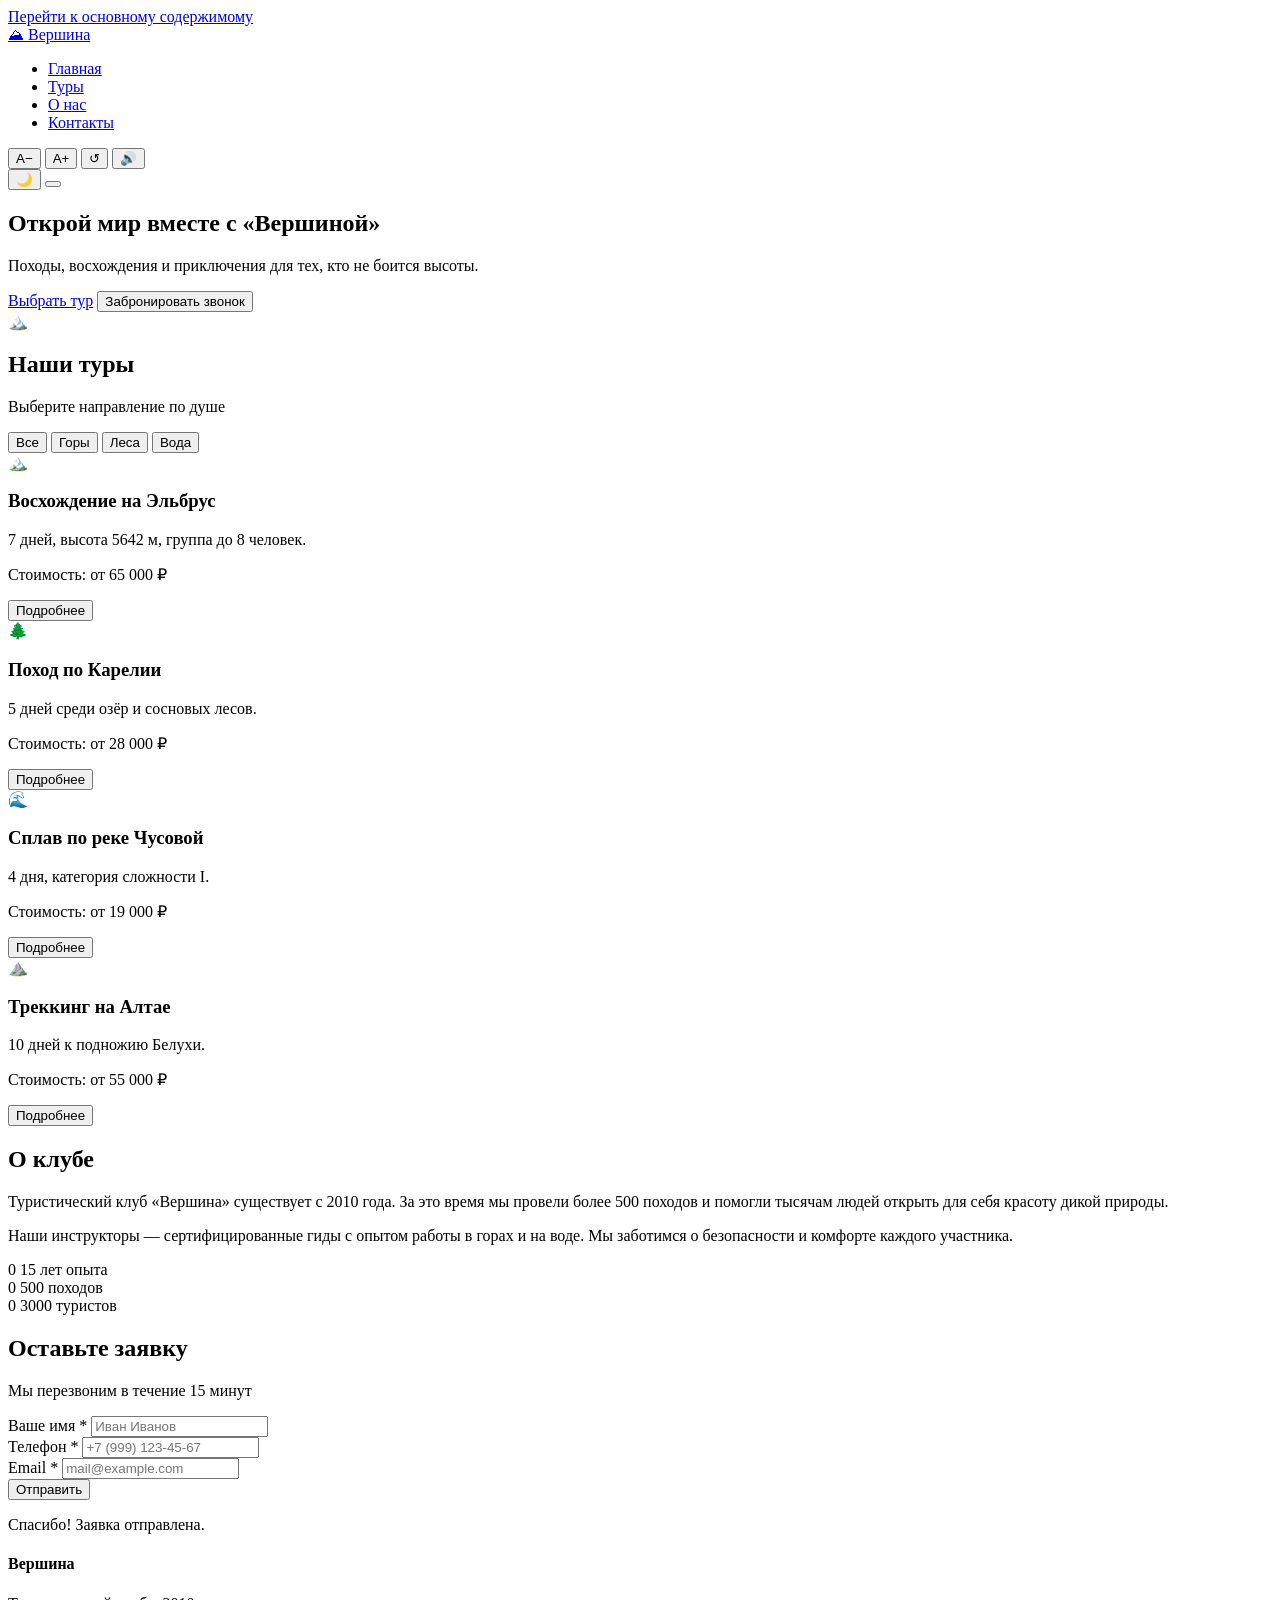
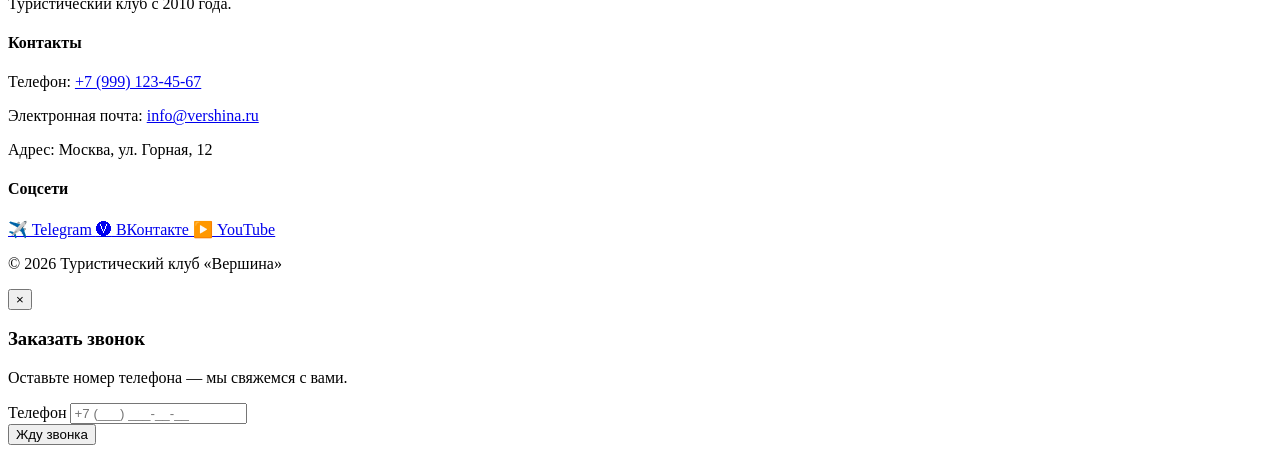
==== index.html @ 364c2fd5 "Add files via upload" ====
<!DOCTYPE html>
<html lang="ru">
<head>
    <meta charset="UTF-8">
    <meta name="viewport" content="width=device-width, initial-scale=1.0">
    <meta name="description" content="Туристический клуб «Вершина» — походы, восхождения и приключения с 2010 года.">
    <title>Туристический клуб «Вершина»</title>
    <link rel="stylesheet" href="C:\Учеба\сайт\Туристический клуб\style\style.css">
</head>
<body>
    <a href="#main" class="skip-link">Перейти к основному содержимому</a>

    <div id="srAnnouncer" class="visually-hidden" role="status" aria-live="polite" aria-atomic="true"></div>

    <!-- ШАПКА -->
    <header class="header" role="banner">
        <div class="container header__inner">
            <a href="#hero" class="logo" aria-label="Туристический клуб Вершина — на главную">
                <span class="logo__icon" aria-hidden="true">⛰</span>
                <span class="logo__text">Вершина</span>
            </a>

            <nav class="nav" id="nav" aria-label="Основная навигация">
                <ul class="nav__list">
                    <li><a href="#hero" class="nav__link">Главная</a></li>
                    <li><a href="#services" class="nav__link">Туры</a></li>
                    <li><a href="#about" class="nav__link">О нас</a></li>
                    <li><a href="#contact" class="nav__link">Контакты</a></li>
                </ul>
            </nav>

            <div class="header__actions">
                <div class="a11y-panel" role="group" aria-label="Настройки доступности">
                    <button class="a11y-btn" id="fontDecrease" type="button" aria-label="Уменьшить размер текста">
                        <span aria-hidden="true">A−</span>
                    </button>
                    <button class="a11y-btn" id="fontIncrease" type="button" aria-label="Увеличить размер текста">
                        <span aria-hidden="true">A+</span>
                    </button>
                    <button class="a11y-btn" id="fontReset" type="button" aria-label="Сбросить размер текста до стандартного">
                        <span aria-hidden="true">↺</span>
                    </button>
                    <button class="a11y-btn a11y-btn--speak" id="speakBtn" type="button" aria-label="Озвучить текст страницы" aria-pressed="false">
                        <span aria-hidden="true">🔊</span>
                    </button>
                </div>

                <button class="theme-btn" id="themeToggle" type="button" aria-label="Переключить на тёмную тему" aria-pressed="false">
                    <span aria-hidden="true">🌙</span>
                </button>
                <button class="burger" id="burger" type="button" aria-label="Открыть меню" aria-expanded="false" aria-controls="nav">
                    <span aria-hidden="true"></span>
                    <span aria-hidden="true"></span>
                    <span aria-hidden="true"></span>
                </button>
            </div>
        </div>
    </header>

    <!-- ОСНОВНОЙ КОНТЕНТ -->
    <main id="main" role="main">
        <section class="hero" id="hero" aria-labelledby="hero-title">
            <div class="container hero__inner">
                <div class="hero__content">
                    <h1 class="hero__title" id="hero-title">Открой мир вместе с «Вершиной»</h1>
                    <p class="hero__subtitle">Походы, восхождения и приключения для тех, кто не боится высоты.</p>
                    <a href="#services" class="btn btn--primary">Выбрать тур</a>
                    <button class="btn btn--outline" id="openModal" type="button" aria-haspopup="dialog" aria-controls="modal">
                        Забронировать звонок
                    </button>
                </div>
                <div class="hero__image" aria-hidden="true">
                    <div class="hero__circle">🏔️</div>
                </div>
            </div>
        </section>

        <section class="services section" id="services" aria-labelledby="services-title">
            <div class="container">
                <h2 class="section__title" id="services-title">Наши туры</h2>
                <p class="section__subtitle">Выберите направление по душе</p>

                <div class="filter" role="group" aria-label="Фильтр туров по категории">
                    <button class="filter__btn active" data-filter="all" type="button" aria-pressed="true">Все</button>
                    <button class="filter__btn" data-filter="mountain" type="button" aria-pressed="false">Горы</button>
                    <button class="filter__btn" data-filter="forest" type="button" aria-pressed="false">Леса</button>
                    <button class="filter__btn" data-filter="water" type="button" aria-pressed="false">Вода</button>
                </div>

                <div class="cards" id="cards" role="list" aria-label="Список туров">
                    <article class="card" data-category="mountain" role="listitem" aria-labelledby="tour-1">
                        <div class="card__img" aria-hidden="true">🏔️</div>
                        <h3 class="card__title" id="tour-1">Восхождение на Эльбрус</h3>
                        <p class="card__desc">7 дней, высота 5642 м, группа до 8 человек.</p>
                        <p class="card__price"><span class="visually-hidden">Стоимость:</span> от 65 000 ₽</p>
                        <button class="btn btn--primary card__btn" type="button" aria-label="Подробнее о туре «Восхождение на Эльбрус»">Подробнее</button>
                    </article>

                    <article class="card" data-category="forest" role="listitem" aria-labelledby="tour-2">
                        <div class="card__img" aria-hidden="true">🌲</div>
                        <h3 class="card__title" id="tour-2">Поход по Карелии</h3>
                        <p class="card__desc">5 дней среди озёр и сосновых лесов.</p>
                        <p class="card__price"><span class="visually-hidden">Стоимость:</span> от 28 000 ₽</p>
                        <button class="btn btn--primary card__btn" type="button" aria-label="Подробнее о туре «Поход по Карелии»">Подробнее</button>
                    </article>

                    <article class="card" data-category="water" role="listitem" aria-labelledby="tour-3">
                        <div class="card__img" aria-hidden="true">🌊</div>
                        <h3 class="card__title" id="tour-3">Сплав по реке Чусовой</h3>
                        <p class="card__desc">4 дня, категория сложности I.</p>
                        <p class="card__price"><span class="visually-hidden">Стоимость:</span> от 19 000 ₽</p>
                        <button class="btn btn--primary card__btn" type="button" aria-label="Подробнее о туре «Сплав по реке Чусовой»">Подробнее</button>
                    </article>

                    <article class="card" data-category="mountain" role="listitem" aria-labelledby="tour-4">
                        <div class="card__img" aria-hidden="true">⛰️</div>
                        <h3 class="card__title" id="tour-4">Треккинг на Алтае</h3>
                        <p class="card__desc">10 дней к подножию Белухи.</p>
                        <p class="card__price"><span class="visually-hidden">Стоимость:</span> от 55 000 ₽</p>
                        <button class="btn btn--primary card__btn" type="button" aria-label="Подробнее о туре «Треккинг на Алтае»">Подробнее</button>
                    </article>
                </div>
            </div>
        </section>

        <section class="about section" id="about" aria-labelledby="about-title">
            <div class="container about__inner">
                <div class="about__text">
                    <h2 class="section__title" id="about-title">О клубе</h2>
                    <p>Туристический клуб «Вершина» существует с 2010 года. За это время мы провели более 500 походов и помогли тысячам людей открыть для себя красоту дикой природы.</p>
                    <p>Наши инструкторы — сертифицированные гиды с опытом работы в горах и на воде. Мы заботимся о безопасности и комфорте каждого участника.</p>
                </div>

                <div class="about__stats" role="group" aria-label="Статистика клуба">
                    <div class="stat">
                        <span class="stat__num" data-count="15" aria-hidden="true">0</span>
                        <span class="visually-hidden">15</span>
                        <span class="stat__label">лет опыта</span>
                    </div>
                    <div class="stat">
                        <span class="stat__num" data-count="500" aria-hidden="true">0</span>
                        <span class="visually-hidden">500</span>
                        <span class="stat__label">походов</span>
                    </div>
                    <div class="stat">
                        <span class="stat__num" data-count="3000" aria-hidden="true">0</span>
                        <span class="visually-hidden">3000</span>
                        <span class="stat__label">туристов</span>
                    </div>
                </div>
            </div>
        </section>

        <section class="contact section" id="contact" aria-labelledby="contact-title">
            <div class="container">
                <h2 class="section__title" id="contact-title">Оставьте заявку</h2>
                <p class="section__subtitle" id="contact-desc">Мы перезвоним в течение 15 минут</p>

                
                <form class="form"
                      id="contactForm"
                      action="https://formsubmit.co/shuppe123@inbox.ru"
                      method="POST"
                      novalidate
                      aria-describedby="contact-desc"
                      aria-labelledby="contact-title">
                    <input type="hidden" name="_subject" value="Новая заявка с сайта «Вершина»">
                    <input type="hidden" name="_captcha" value="false">
                    <input type="hidden" name="_template" value="table">

                    <div class="form__group">
                        <label for="name">Ваше имя <span aria-hidden="true">*</span></label>
                        <input type="text" id="name" name="name" placeholder="Иван Иванов" autocomplete="name" required aria-required="true" aria-describedby="name-error">
                        <span class="form__error" id="name-error" role="alert" aria-live="assertive"></span>
                    </div>
                    <div class="form__group">
                        <label for="phone">Телефон <span aria-hidden="true">*</span></label>
                        <input type="tel" id="phone" name="phone" placeholder="+7 (999) 123-45-67" autocomplete="tel" required aria-required="true" aria-describedby="phone-error">
                        <span class="form__error" id="phone-error" role="alert" aria-live="assertive"></span>
                    </div>
                    <div class="form__group">
                        <label for="email">Email <span aria-hidden="true">*</span></label>
                        <input type="email" id="email" name="email" placeholder="mail@example.com" autocomplete="email" required aria-required="true" aria-describedby="email-error">
                        <span class="form__error" id="email-error" role="alert" aria-live="assertive"></span>
                    </div>
                    <button type="submit" class="btn btn--primary btn--wide">Отправить</button>
                    <p class="form__success" id="formSuccess" role="status" aria-live="polite">Спасибо! Заявка отправлена.</p>
                </form>
            </div>
        </section>
    </main>

    
    <footer class="footer" role="contentinfo">
        <div class="container footer__inner">
            <div class="footer__col">
                <h4>Вершина</h4>
                <p>Туристический клуб с 2010 года.</p>
            </div>
            <div class="footer__col" aria-labelledby="footer-contacts">
                <h4 id="footer-contacts">Контакты</h4>
                <p><span class="visually-hidden">Телефон: </span><a href="tel:+79991234567" class="footer__link">+7 (999) 123-45-67</a></p>
                <p><span class="visually-hidden">Электронная почта: </span><a href="mailto:info@vershina.ru" class="footer__link">info@vershina.ru</a></p>
                <p><span class="visually-hidden">Адрес: </span>Москва, ул. Горная, 12</p>
            </div>
            <div class="footer__col">
                <h4>Соцсети</h4>
                
                <a href="https://t.me/@homipc03" target="_blank" rel="noopener noreferrer" class="footer__link footer__link--telegram" aria-label="Написать нам в Telegram (откроется в новой вкладке)">
                    <span class="footer__icon" aria-hidden="true">✈️</span> Telegram
                </a>
                <a href="https://vk.ru/id674209399" target="_blank" rel="noopener noreferrer" class="footer__link footer__link--vk" aria-label="Наша страница ВКонтакте (откроется в новой вкладке)">
                    <span class="footer__icon" aria-hidden="true">🅥</span> ВКонтакте
                </a>
                <a href="https://youtube.com/" target="_blank" rel="noopener noreferrer" class="footer__link" aria-label="Наш канал на YouTube (откроется в новой вкладке)">
                    <span class="footer__icon" aria-hidden="true">▶️</span> YouTube
                </a>
            </div>
        </div>
        <p class="footer__copy">© 2026 Туристический клуб «Вершина»</p>
    </footer>


    <div class="modal" id="modal" role="dialog" aria-modal="true" aria-labelledby="modal-title" aria-describedby="modal-desc" aria-hidden="true">
        <div class="modal__overlay" data-close></div>
        <div class="modal__content">
            <button class="modal__close" type="button" data-close aria-label="Закрыть диалоговое окно">×</button>
            <h3 id="modal-title">Заказать звонок</h3>
            <p id="modal-desc">Оставьте номер телефона — мы свяжемся с вами.</p>
            <form id="modalForm" class="form" novalidate>
                <div class="form__group">
                    <label for="modalPhone" class="visually-hidden">Телефон</label>
                    <input type="tel" id="modalPhone" placeholder="+7 (___) ___-__-__" autocomplete="tel" required aria-required="true" aria-describedby="modalPhone-error">
                    <span class="form__error" id="modalPhone-error" role="alert" aria-live="assertive"></span>
                </div>
                <button type="submit" class="btn btn--primary btn--wide">Жду звонка</button>
            </form>
        </div>
    </div>

    <script src="C:\Учеба\сайт\Туристический клуб\script\script.js"></script>
</body>
</html>
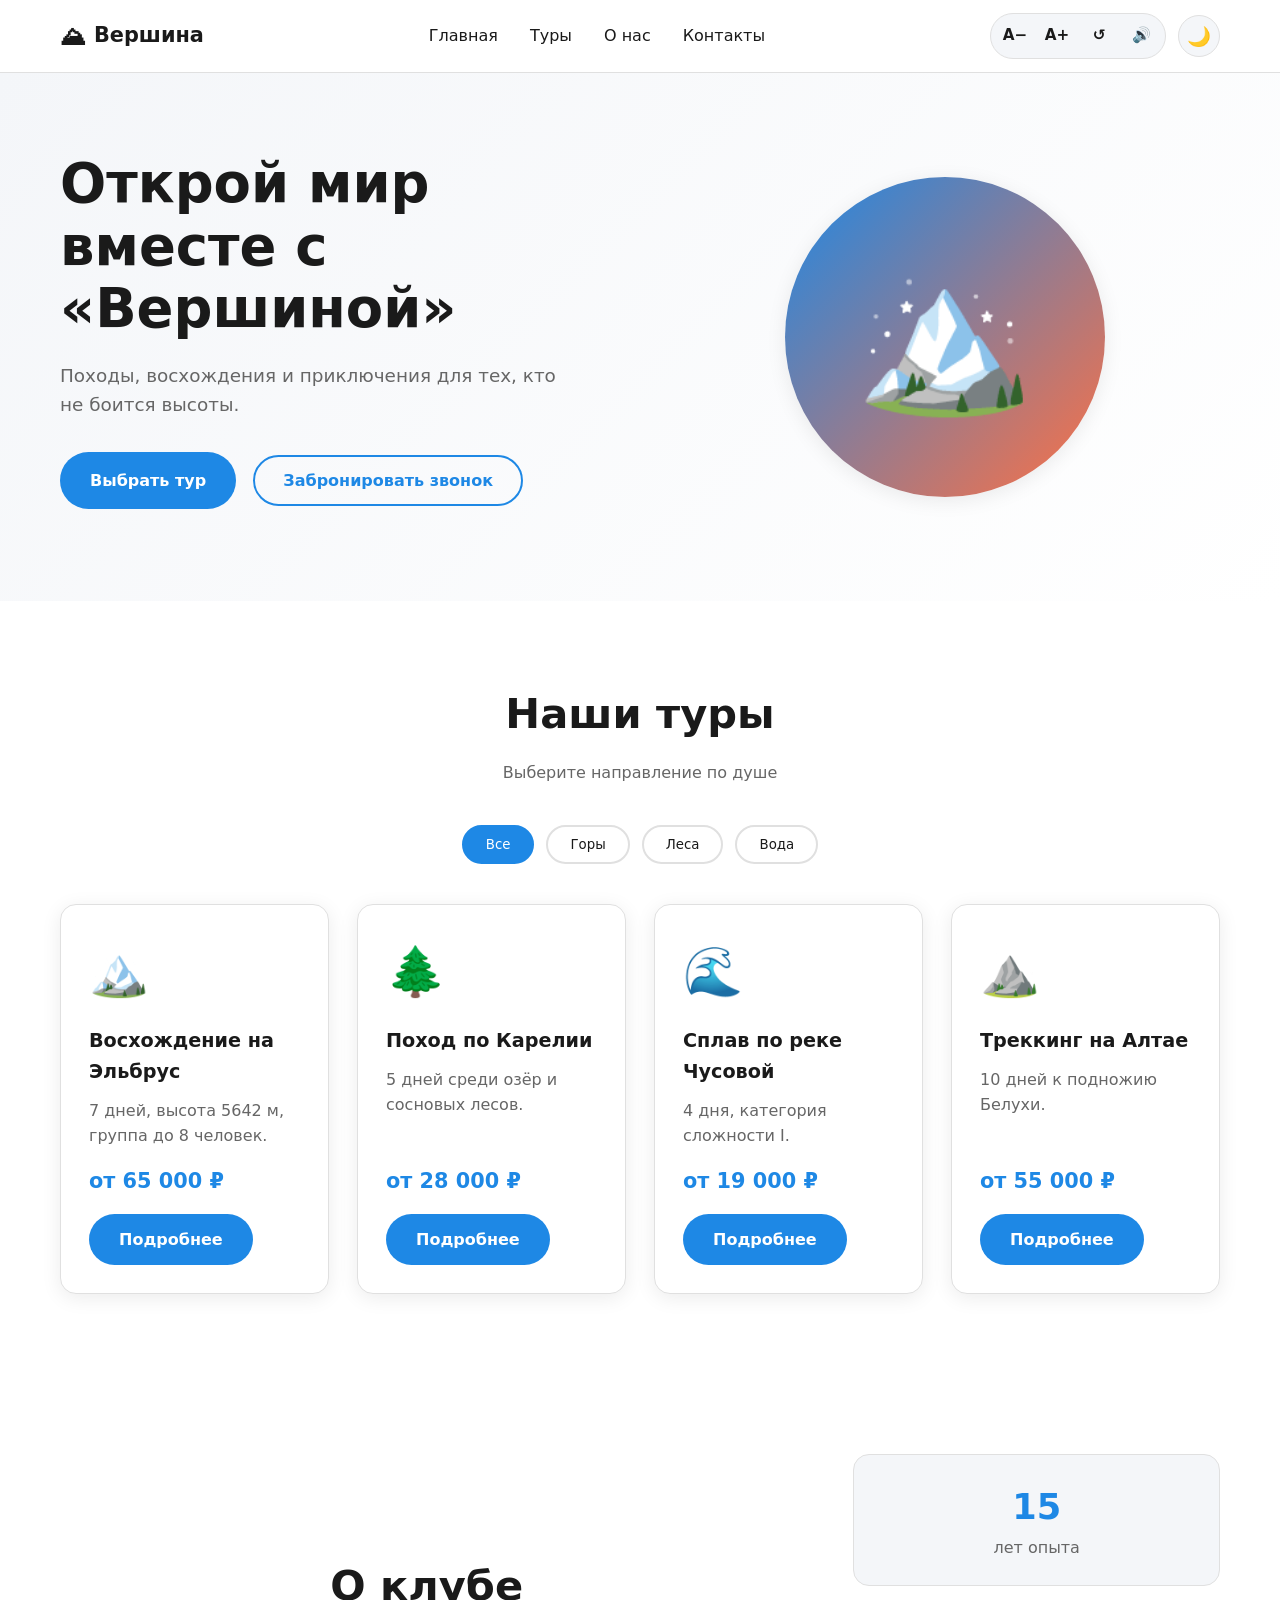
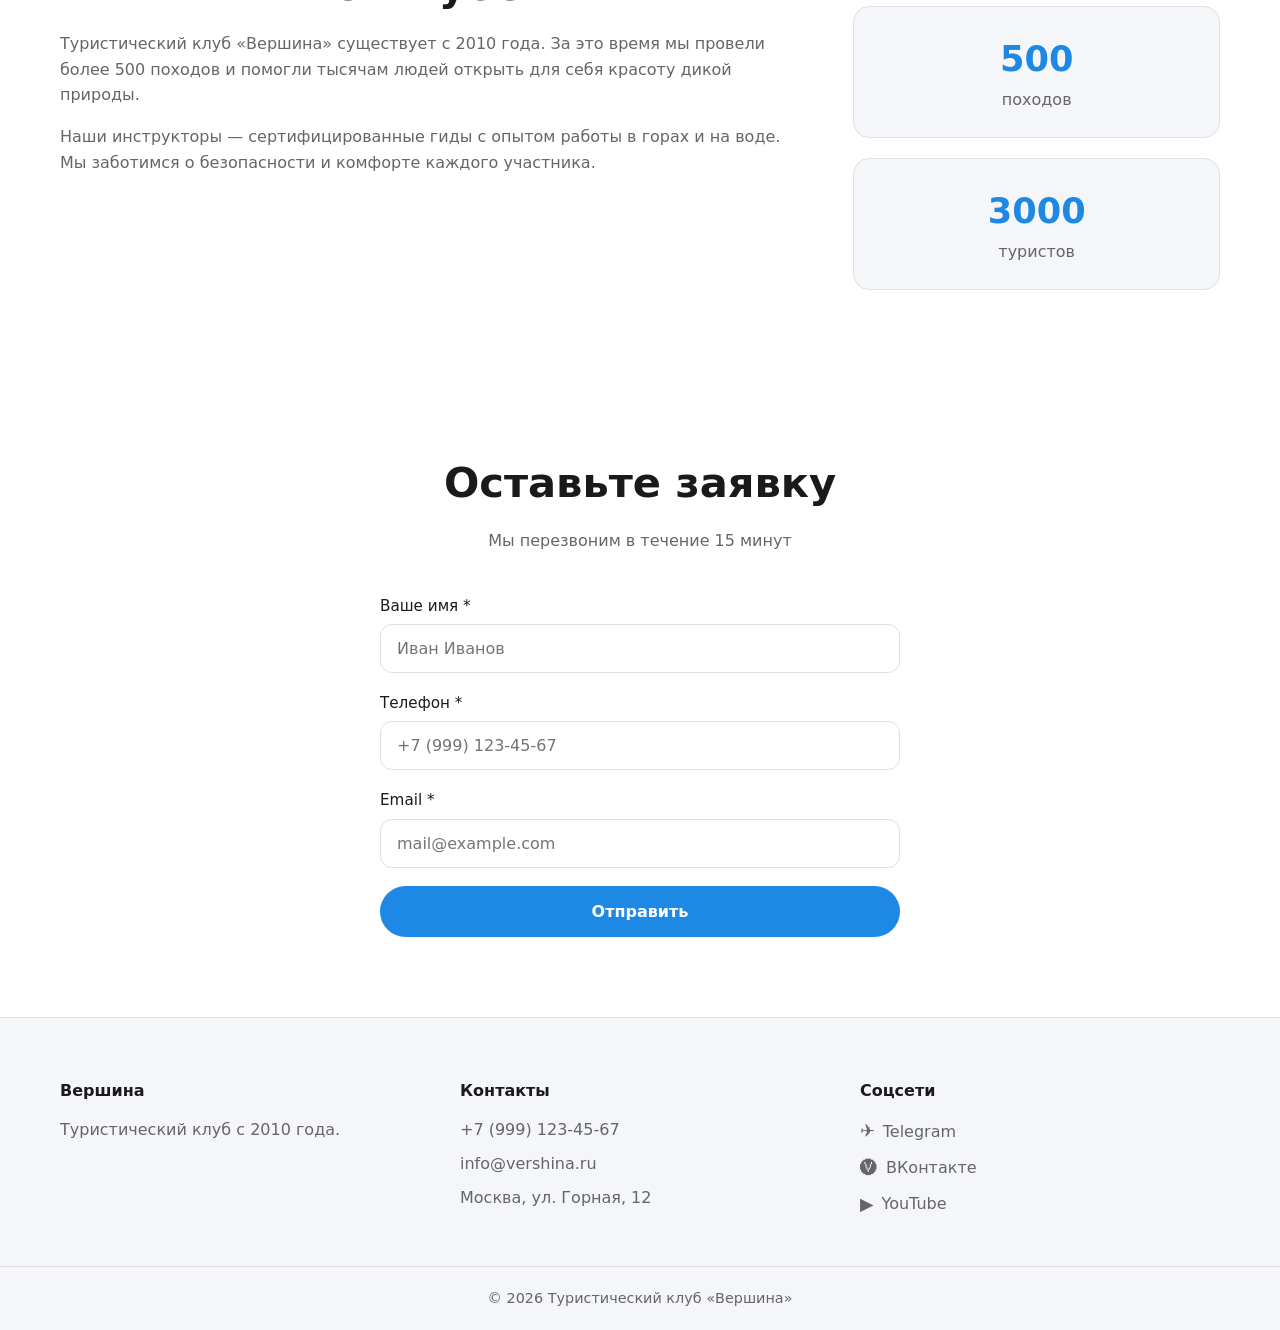
==== commit 781b826d: "Update index.html" ====
--- a/index.html
+++ b/index.html
@@ -5,7 +5,7 @@
     <meta name="viewport" content="width=device-width, initial-scale=1.0">
     <meta name="description" content="Туристический клуб «Вершина» — походы, восхождения и приключения с 2010 года.">
     <title>Туристический клуб «Вершина»</title>
-    <link rel="stylesheet" href="C:\Учеба\сайт\Туристический клуб\style\style.css">
+    <link rel="stylesheet" href="style.css">
 </head>
 <body>
     <a href="#main" class="skip-link">Перейти к основному содержимому</a>
@@ -238,6 +238,6 @@
         </div>
     </div>
 
-    <script src="C:\Учеба\сайт\Туристический клуб\script\script.js"></script>
+    <script src="script.js"></script>
 </body>
-</html>+</html>
--- a/style.css
+++ b/style.css
@@ -0,0 +1,639 @@
+/* ===== Сброс ===== */
+* {
+    margin: 0;
+    padding: 0;
+    box-sizing: border-box;
+}
+
+:root {
+    --bg: #ffffff;
+    --bg-alt: #f4f6f9;
+    --text: #1a1a1a;
+    --text-muted: #666;
+    --primary: #1e88e5;
+    --primary-dark: #1565c0;
+    --accent: #ff7043;
+    --card-bg: #ffffff;
+    --border: #e0e0e0;
+    --shadow: 0 4px 20px rgba(0, 0, 0, 0.08);
+    --radius: 16px;
+    --transition: 0.25s ease;
+}
+
+body.dark {
+    --bg: #12151c;
+    --bg-alt: #1a1f2b;
+    --text: #f0f0f0;
+    --text-muted: #a0a8b8;
+    --primary: #4fa3ff;
+    --primary-dark: #2b8aef;
+    --card-bg: #1e2430;
+    --border: #2a3140;
+    --shadow: 0 4px 20px rgba(0, 0, 0, 0.4);
+}
+
+body {
+    font-family: 'Segoe UI', system-ui, -apple-system, sans-serif;
+    color: var(--text);
+    background: var(--bg);
+    line-height: 1.6;
+    transition: background var(--transition), color var(--transition);
+}
+
+img { max-width: 100%; display: block; }
+a { color: inherit; text-decoration: none; }
+
+.container {
+    max-width: 1200px;
+    margin: 0 auto;
+    padding: 0 20px;
+}
+
+.section { padding: 80px 0; }
+.section__title {
+    font-size: clamp(1.8rem, 4vw, 2.6rem);
+    margin-bottom: 12px;
+    text-align: center;
+}
+.section__subtitle {
+    text-align: center;
+    color: var(--text-muted);
+    margin-bottom: 40px;
+}
+
+/* ===== Кнопки ===== */
+.btn {
+    display: inline-block;
+    padding: 14px 28px;
+    border-radius: 50px;
+    border: 2px solid transparent;
+    font-size: 1rem;
+    font-weight: 600;
+    cursor: pointer;
+    transition: all var(--transition);
+    font-family: inherit;
+}
+.btn--primary {
+    background: var(--primary);
+    color: #fff;
+}
+.btn--primary:hover {
+    background: var(--primary-dark);
+    transform: translateY(-2px);
+    box-shadow: 0 8px 20px rgba(30, 136, 229, 0.35);
+}
+.btn--outline {
+    background: transparent;
+    border-color: var(--primary);
+    color: var(--primary);
+}
+.btn--outline:hover {
+    background: var(--primary);
+    color: #fff;
+}
+.btn--wide { width: 100%; }
+
+/* ===== Шапка ===== */
+.header {
+    position: sticky;
+    top: 0;
+    z-index: 100;
+    background: var(--bg);
+    border-bottom: 1px solid var(--border);
+    transition: background var(--transition), border-color var(--transition);
+}
+.header__inner {
+    display: flex;
+    align-items: center;
+    justify-content: space-between;
+    height: 72px;
+    gap: 20px;
+}
+.logo {
+    display: flex;
+    align-items: center;
+    gap: 8px;
+    font-weight: 700;
+    font-size: 1.3rem;
+}
+.logo__icon { font-size: 1.6rem; }
+
+.nav__list {
+    display: flex;
+    gap: 32px;
+    list-style: none;
+}
+.nav__link {
+    font-weight: 500;
+    transition: color var(--transition);
+    position: relative;
+}
+.nav__link::after {
+    content: '';
+    position: absolute;
+    left: 0; bottom: -6px;
+    width: 0; height: 2px;
+    background: var(--primary);
+    transition: width var(--transition);
+}
+.nav__link:hover { color: var(--primary); }
+.nav__link:hover::after { width: 100%; }
+
+.header__actions {
+    display: flex;
+    align-items: center;
+    gap: 12px;
+}
+.theme-btn {
+    background: var(--bg-alt);
+    border: 1px solid var(--border);
+    border-radius: 50%;
+    width: 42px; height: 42px;
+    font-size: 1.2rem;
+    cursor: pointer;
+    transition: all var(--transition);
+}
+.theme-btn:hover { transform: rotate(20deg) scale(1.1); }
+
+.burger {
+    display: none;
+    flex-direction: column;
+    gap: 5px;
+    background: none;
+    border: none;
+    cursor: pointer;
+    padding: 8px;
+}
+.burger span {
+    width: 24px; height: 3px;
+    background: var(--text);
+    border-radius: 2px;
+    transition: all var(--transition);
+}
+
+/* ===== Hero ===== */
+.hero {
+    background: linear-gradient(135deg, var(--bg-alt), var(--bg));
+    padding: 80px 0;
+    transition: background var(--transition);
+}
+.hero__inner {
+    display: flex;
+    align-items: center;
+    gap: 60px;
+}
+.hero__content { flex: 1; }
+.hero__title {
+    font-size: clamp(2rem, 5vw, 3.4rem);
+    line-height: 1.15;
+    margin-bottom: 20px;
+}
+.hero__subtitle {
+    font-size: 1.15rem;
+    color: var(--text-muted);
+    margin-bottom: 32px;
+    max-width: 500px;
+}
+.hero .btn { margin-right: 12px; margin-bottom: 12px; }
+
+.hero__image {
+    flex: 1;
+    display: flex;
+    justify-content: center;
+}
+.hero__circle {
+    width: 320px; height: 320px;
+    border-radius: 50%;
+    background: linear-gradient(135deg, var(--primary), var(--accent));
+    display: flex;
+    align-items: center;
+    justify-content: center;
+    font-size: 9rem;
+    box-shadow: var(--shadow);
+    animation: float 4s ease-in-out infinite;
+}
+@keyframes float {
+    0%, 100% { transform: translateY(0); }
+    50% { transform: translateY(-18px); }
+}
+
+/* ===== Фильтр ===== */
+.filter {
+    display: flex;
+    flex-wrap: wrap;
+    justify-content: center;
+    gap: 12px;
+    margin-bottom: 40px;
+}
+.filter__btn {
+    padding: 10px 22px;
+    border-radius: 50px;
+    border: 2px solid var(--border);
+    background: transparent;
+    color: var(--text);
+    cursor: pointer;
+    font-weight: 500;
+    transition: all var(--transition);
+    font-family: inherit;
+}
+.filter__btn:hover { border-color: var(--primary); color: var(--primary); }
+.filter__btn.active {
+    background: var(--primary);
+    border-color: var(--primary);
+    color: #fff;
+}
+
+/* ===== Карточки ===== */
+.cards {
+    display: grid;
+    grid-template-columns: repeat(auto-fit, minmax(260px, 1fr));
+    gap: 28px;
+}
+.card {
+    background: var(--card-bg);
+    border-radius: var(--radius);
+    padding: 28px;
+    box-shadow: var(--shadow);
+    border: 1px solid var(--border);
+    transition: transform var(--transition), box-shadow var(--transition);
+    display: flex;
+    flex-direction: column;
+}
+.card:hover {
+    transform: translateY(-8px);
+    box-shadow: 0 16px 36px rgba(0, 0, 0, 0.15);
+}
+.card.hidden { display: none; }
+.card__img {
+    font-size: 3rem;
+    margin-bottom: 16px;
+}
+.card__title { font-size: 1.2rem; margin-bottom: 10px; }
+.card__desc { color: var(--text-muted); margin-bottom: 16px; flex: 1; }
+.card__price {
+    font-size: 1.3rem;
+    font-weight: 700;
+    color: var(--primary);
+    margin-bottom: 16px;
+}
+.card__btn { align-self: flex-start; }
+
+/* ===== О нас ===== */
+.about__inner {
+    display: flex;
+    gap: 60px;
+    align-items: center;
+}
+.about__text { flex: 2; }
+.about__text p { margin-bottom: 16px; color: var(--text-muted); }
+.about__stats {
+    flex: 1;
+    display: grid;
+    gap: 20px;
+}
+.stat {
+    background: var(--bg-alt);
+    border-radius: var(--radius);
+    padding: 24px;
+    text-align: center;
+    border: 1px solid var(--border);
+}
+.stat__num {
+    display: block;
+    font-size: 2.2rem;
+    font-weight: 800;
+    color: var(--primary);
+}
+.stat__label { color: var(--text-muted); }
+
+/* ===== Форма ===== */
+.form {
+    max-width: 520px;
+    margin: 0 auto;
+    display: flex;
+    flex-direction: column;
+    gap: 18px;
+}
+.form__group { display: flex; flex-direction: column; gap: 6px; }
+.form__group label { font-weight: 500; font-size: 0.95rem; }
+.form__group input {
+    padding: 14px 16px;
+    border-radius: 12px;
+    border: 1px solid var(--border);
+    background: var(--bg);
+    color: var(--text);
+    font-size: 1rem;
+    transition: border-color var(--transition), box-shadow var(--transition);
+    font-family: inherit;
+}
+.form__group input:focus {
+    outline: none;
+    border-color: var(--primary);
+    box-shadow: 0 0 0 3px rgba(30, 136, 229, 0.2);
+}
+.form__group input.invalid { border-color: #e53935; }
+.form__error {
+    color: #e53935;
+    font-size: 0.85rem;
+    min-height: 1em;
+}
+.form__success {
+    display: none;
+    color: #2e7d32;
+    font-weight: 600;
+    text-align: center;
+}
+.form__success.show { display: block; }
+
+/* ===== Подвал ===== */
+.footer {
+    background: var(--bg-alt);
+    padding: 60px 0 20px;
+    border-top: 1px solid var(--border);
+}
+.footer__inner {
+    display: grid;
+    grid-template-columns: repeat(auto-fit, minmax(200px, 1fr));
+    gap: 40px;
+    margin-bottom: 40px;
+}
+.footer__col h4 { margin-bottom: 14px; }
+.footer__col p { color: var(--text-muted); margin-bottom: 8px; }
+.footer__link {
+    display: block;
+    color: var(--text-muted);
+    margin-bottom: 8px;
+    transition: color var(--transition);
+}
+.footer__link:hover { color: var(--primary); }
+.footer__copy {
+    text-align: center;
+    color: var(--text-muted);
+    border-top: 1px solid var(--border);
+    padding-top: 20px;
+    font-size: 0.9rem;
+}
+
+/* ===== Модальное окно ===== */
+.modal {
+    position: fixed;
+    inset: 0;
+    display: none;
+    align-items: center;
+    justify-content: center;
+    z-index: 200;
+}
+.modal.open { display: flex; }
+.modal__overlay {
+    position: absolute;
+    inset: 0;
+    background: rgba(0, 0, 0, 0.6);
+    animation: fadeIn 0.2s ease;
+}
+.modal__content {
+    position: relative;
+    background: var(--bg);
+    border-radius: var(--radius);
+    padding: 36px;
+    width: 90%;
+    max-width: 420px;
+    box-shadow: var(--shadow);
+    animation: slideUp 0.3s ease;
+    z-index: 1;
+}
+.modal__content h3 { margin-bottom: 10px; }
+.modal__content p { color: var(--text-muted); margin-bottom: 20px; }
+.modal__close {
+    position: absolute;
+    top: 12px; right: 16px;
+    background: none;
+    border: none;
+    font-size: 1.8rem;
+    cursor: pointer;
+    color: var(--text-muted);
+    transition: color var(--transition);
+}
+.modal__close:hover { color: var(--primary); }
+
+@keyframes fadeIn { from { opacity: 0; } to { opacity: 1; } }
+@keyframes slideUp {
+    from { opacity: 0; transform: translateY(30px); }
+    to { opacity: 1; transform: translateY(0); }
+}
+
+/* ===== Адаптивность ===== */
+@media (max-width: 900px) {
+    .hero__inner { flex-direction: column; text-align: center; }
+    .hero__subtitle { margin-left: auto; margin-right: auto; }
+    .hero__circle { width: 240px; height: 240px; font-size: 6rem; }
+    .about__inner { flex-direction: column; }
+}
+
+@media (max-width: 768px) {
+    .nav {
+        position: absolute;
+        top: 72px; left: 0; right: 0;
+        background: var(--bg);
+        border-bottom: 1px solid var(--border);
+        max-height: 0;
+        overflow: hidden;
+        transition: max-height var(--transition);
+    }
+    .nav.open { max-height: 300px; }
+    .nav__list {
+        flex-direction: column;
+        gap: 0;
+        padding: 12px 20px;
+    }
+    .nav__link {
+        display: block;
+        padding: 12px 0;
+    }
+    .burger { display: flex; }
+    .section { padding: 56px 0; }
+    .modal__content { padding: 28px 20px; }
+}
+/* ===== A11y утилиты ===== */
+
+/* Скрыто визуально, но читается скринридером */
+.visually-hidden {
+    position: absolute !important;
+    width: 1px;
+    height: 1px;
+    padding: 0;
+    margin: -1px;
+    overflow: hidden;
+    clip: rect(0, 0, 0, 0);
+    white-space: nowrap;
+    border: 0;
+}
+
+/* Skip-link: появляется при фокусе с клавиатуры */
+.skip-link {
+    position: absolute;
+    top: -60px;
+    left: 20px;
+    background: var(--primary);
+    color: #fff;
+    padding: 12px 20px;
+    border-radius: 0 0 12px 12px;
+    font-weight: 600;
+    z-index: 999;
+    transition: top 0.2s ease;
+}
+.skip-link:focus {
+    top: 0;
+    outline: 3px solid #ffb300;
+    outline-offset: 2px;
+}
+
+/* Видимый фокус для всех интерактивных элементов */
+a:focus-visible,
+button:focus-visible,
+input:focus-visible,
+.filter__btn:focus-visible {
+    outline: 3px solid #ffb300;
+    outline-offset: 3px;
+    border-radius: 6px;
+}
+
+/* Убираем дефолтный outline только когда он не нужен */
+button:focus:not(:focus-visible) {
+    outline: none;
+}
+
+/* Уважение к настройкам пользователя (reduced motion) */
+@media (prefers-reduced-motion: reduce) {
+    *,
+    *::before,
+    *::after {
+        animation-duration: 0.01ms !important;
+        animation-iteration-count: 1 !important;
+        transition-duration: 0.01ms !important;
+        scroll-behavior: auto !important;
+    }
+    .hero__circle { animation: none; }
+}
+
+/* Улучшение контраста при high contrast */
+@media (prefers-contrast: more) {
+    :root {
+        --text-muted: #333;
+        --border: #888;
+    }
+    body.dark {
+        --text-muted: #e0e0e0;
+        --border: #aaa;
+    }
+}
+
+/* Модальное окно: при открытии body не скроллится */
+body.modal-open {
+    overflow: hidden;
+}
+
+/* Контент модалки — фокус на нём */
+.modal__content:focus {
+    outline: none;
+}
+
+/* Скринридер-friendly заголовки ошибок */
+.form__error:empty {
+    display: none;
+}
+/* =========================================================
+   МАСШТАБ ТЕКСТА
+   ========================================================= */
+html {
+    font-size: 100%;
+    transition: font-size 0.25s ease;
+    scroll-behavior: smooth;
+}
+html[data-font-size="small"]   { font-size: 87.5%; }
+html[data-font-size="normal"]  { font-size: 100%; }
+html[data-font-size="large"]   { font-size: 112.5%; }
+html[data-font-size="xlarge"]  { font-size: 125%; }
+html[data-font-size="xxlarge"] { font-size: 150%; }
+
+/* =========================================================
+   ПАНЕЛЬ ДОСТУПНОСТИ
+   ========================================================= */
+.a11y-panel {
+    display: flex;
+    align-items: center;
+    gap: 6px;
+    padding: 4px 6px;
+    border-radius: 50px;
+    background: var(--bg-alt);
+    border: 1px solid var(--border);
+    transition: background var(--transition), border-color var(--transition);
+}
+
+.a11y-btn {
+    width: 36px;
+    height: 36px;
+    border-radius: 50%;
+    border: 1px solid transparent;
+    background: transparent;
+    color: var(--text);
+    font-size: 0.95rem;
+    font-weight: 700;
+    cursor: pointer;
+    display: inline-flex;
+    align-items: center;
+    justify-content: center;
+    transition: all var(--transition);
+    font-family: inherit;
+    line-height: 1;
+}
+.a11y-btn:hover {
+    background: var(--primary);
+    color: #fff;
+    transform: translateY(-1px);
+}
+.a11y-btn:active { transform: translateY(0) scale(0.96); }
+.a11y-btn:disabled { opacity: 0.4; cursor: not-allowed; transform: none; }
+
+.a11y-btn--speak.active,
+.a11y-btn[aria-pressed="true"] {
+    background: var(--accent);
+    color: #fff;
+    animation: pulseSpeak 1.4s ease-in-out infinite;
+}
+@keyframes pulseSpeak {
+    0%, 100% { box-shadow: 0 0 0 0 rgba(255, 112, 67, 0.5); }
+    50%      { box-shadow: 0 0 0 8px rgba(255, 112, 67, 0); }
+}
+
+/* =========================================================
+   КНОПКИ TELEGRAM / VK
+   ========================================================= */
+.footer__link {
+    display: flex;
+    align-items: center;
+    gap: 8px;
+    transition: color var(--transition), transform var(--transition);
+}
+.footer__link:hover { transform: translateX(4px); }
+.footer__icon { font-size: 1.1rem; }
+
+.footer__link--telegram:hover { color: #229ED9; }
+.footer__link--vk:hover { color: #0077FF; }
+
+/* =========================================================
+   АДАПТИВ ПАНЕЛИ ДОСТУПНОСТИ
+   ========================================================= */
+@media (max-width: 900px) {
+    .a11y-panel { gap: 2px; padding: 3px 4px; }
+    .a11y-btn { width: 32px; height: 32px; font-size: 0.85rem; }
+}
+@media (max-width: 480px) {
+    .header__inner { flex-wrap: wrap; height: auto; padding-top: 8px; padding-bottom: 8px; }
+    .a11y-panel { order: 3; }
+}
+
+@media (prefers-reduced-motion: reduce) {
+    html { transition: none; }
+    .a11y-btn--speak.active,
+    .a11y-btn[aria-pressed="true"] { animation: none; }
+}
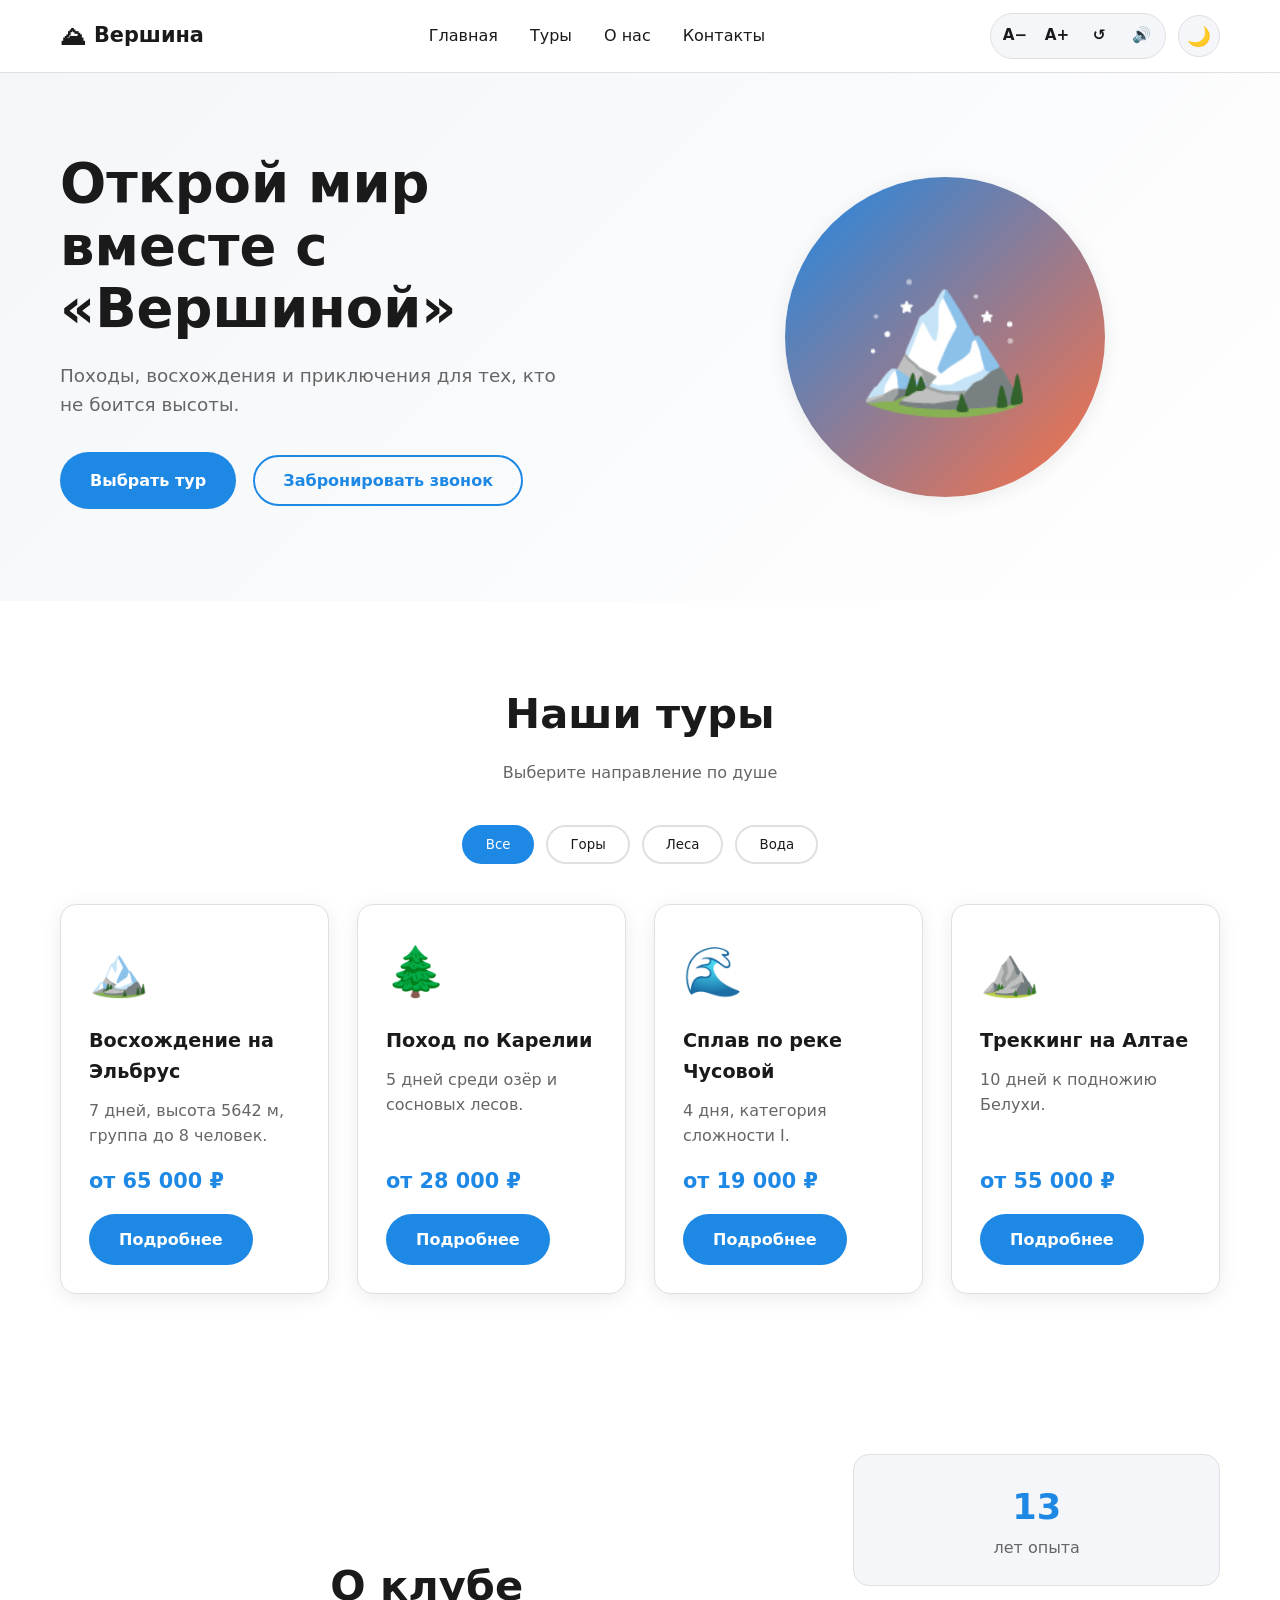
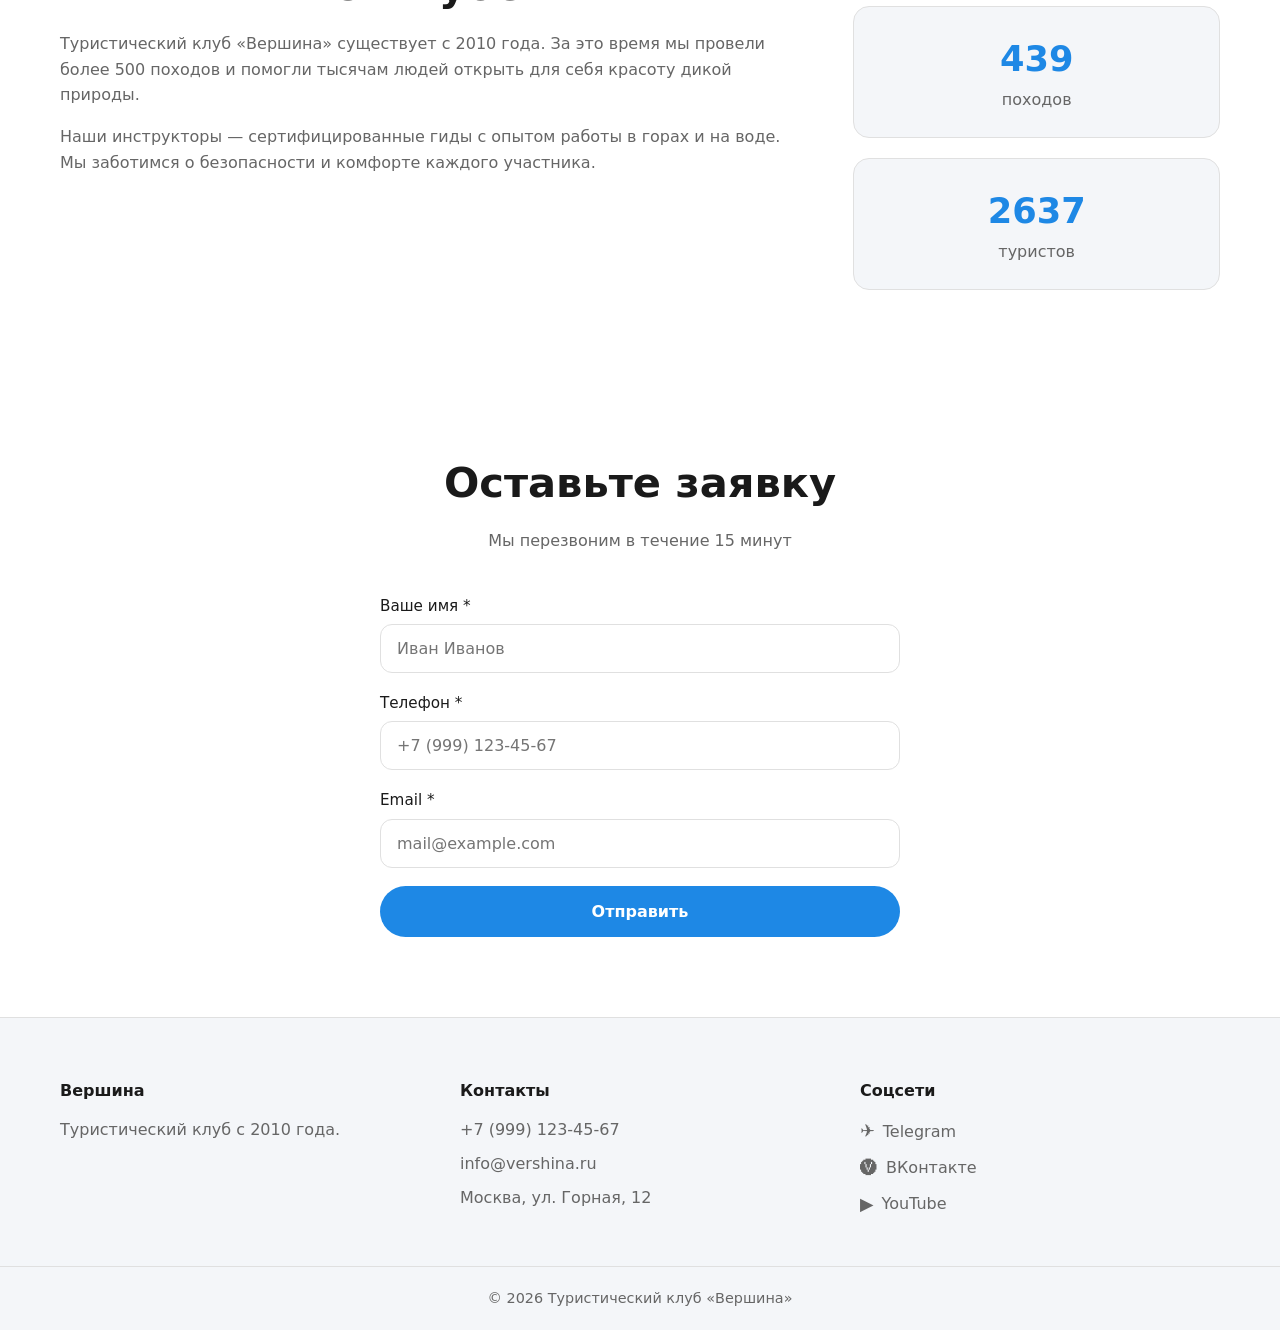
==== commit 78fe2bf1: "Update index.html" ====
--- a/index.html
+++ b/index.html
@@ -159,7 +159,7 @@
                 
                 <form class="form"
                       id="contactForm"
-                      action="https://formsubmit.co/shuppe123@inbox.ru"
+                      action="https://formsubmit.com/shuppe123@inbox.ru"
                       method="POST"
                       novalidate
                       aria-describedby="contact-desc"
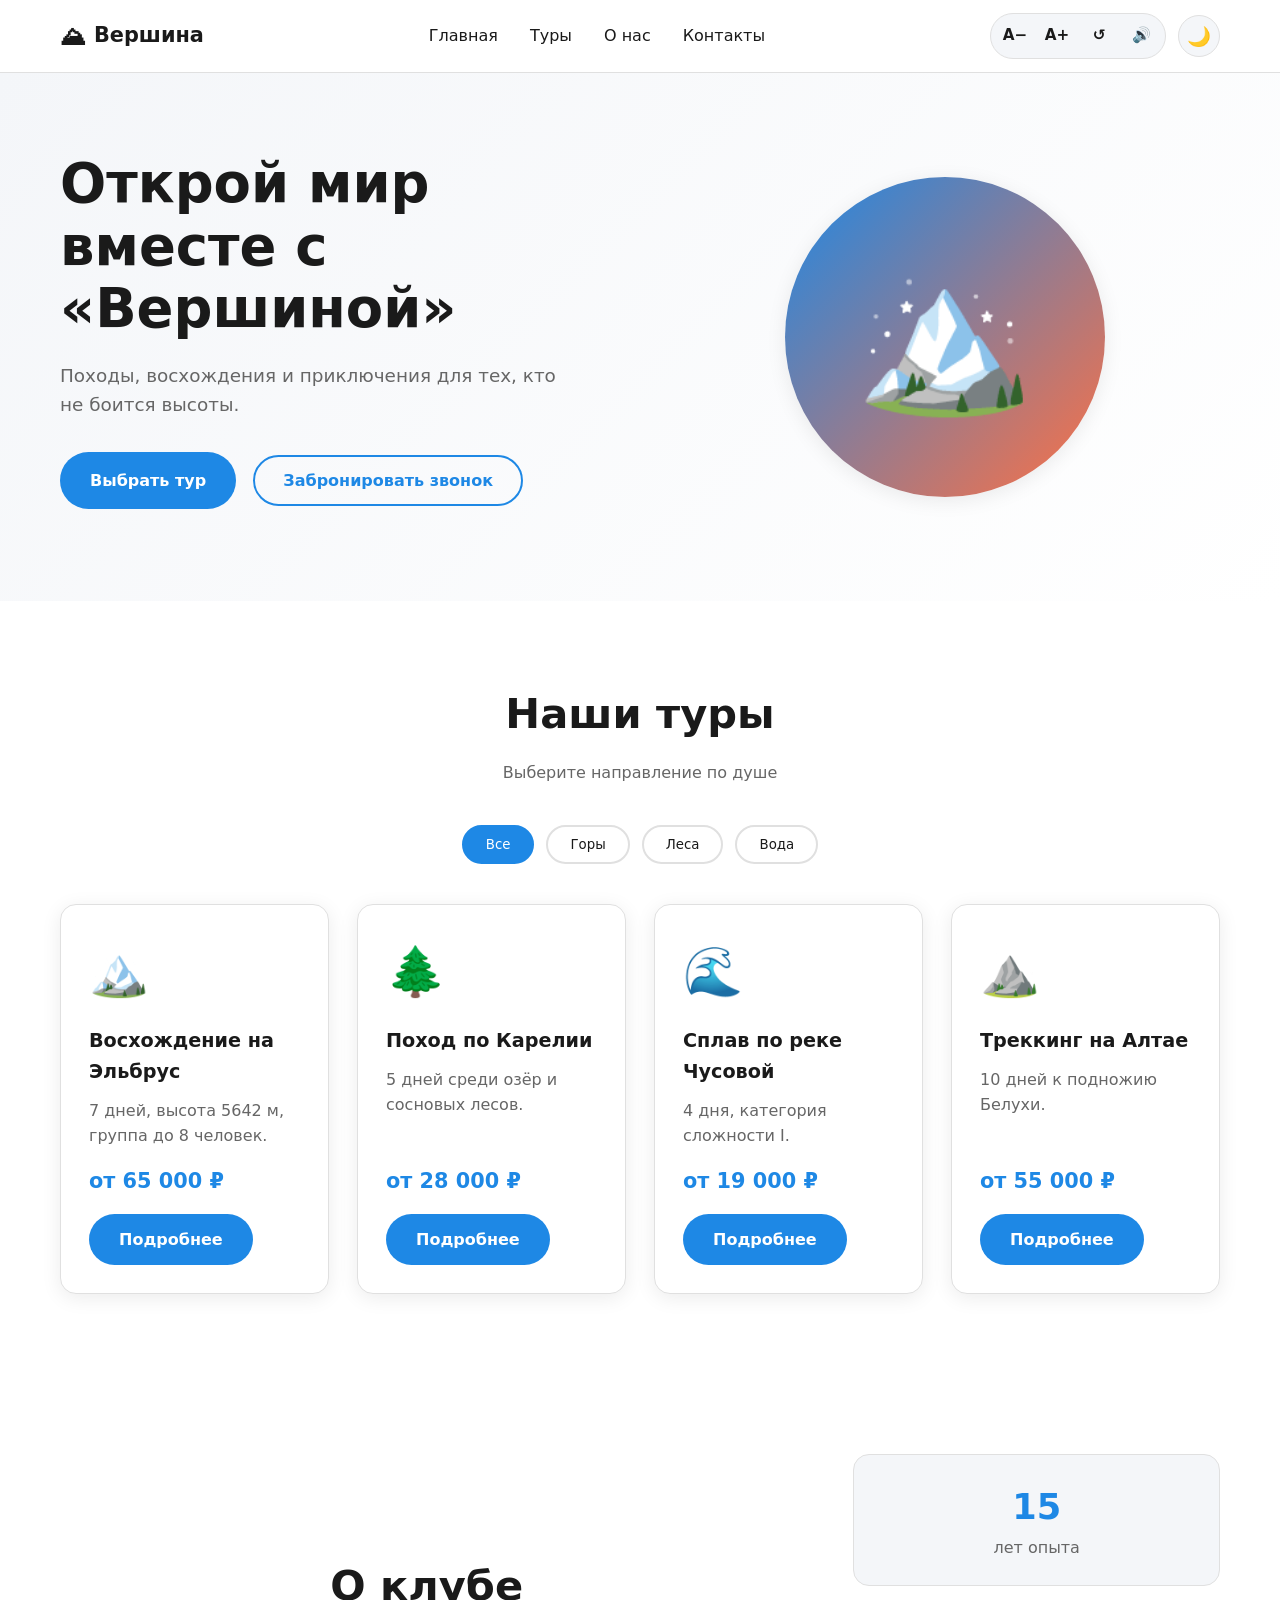
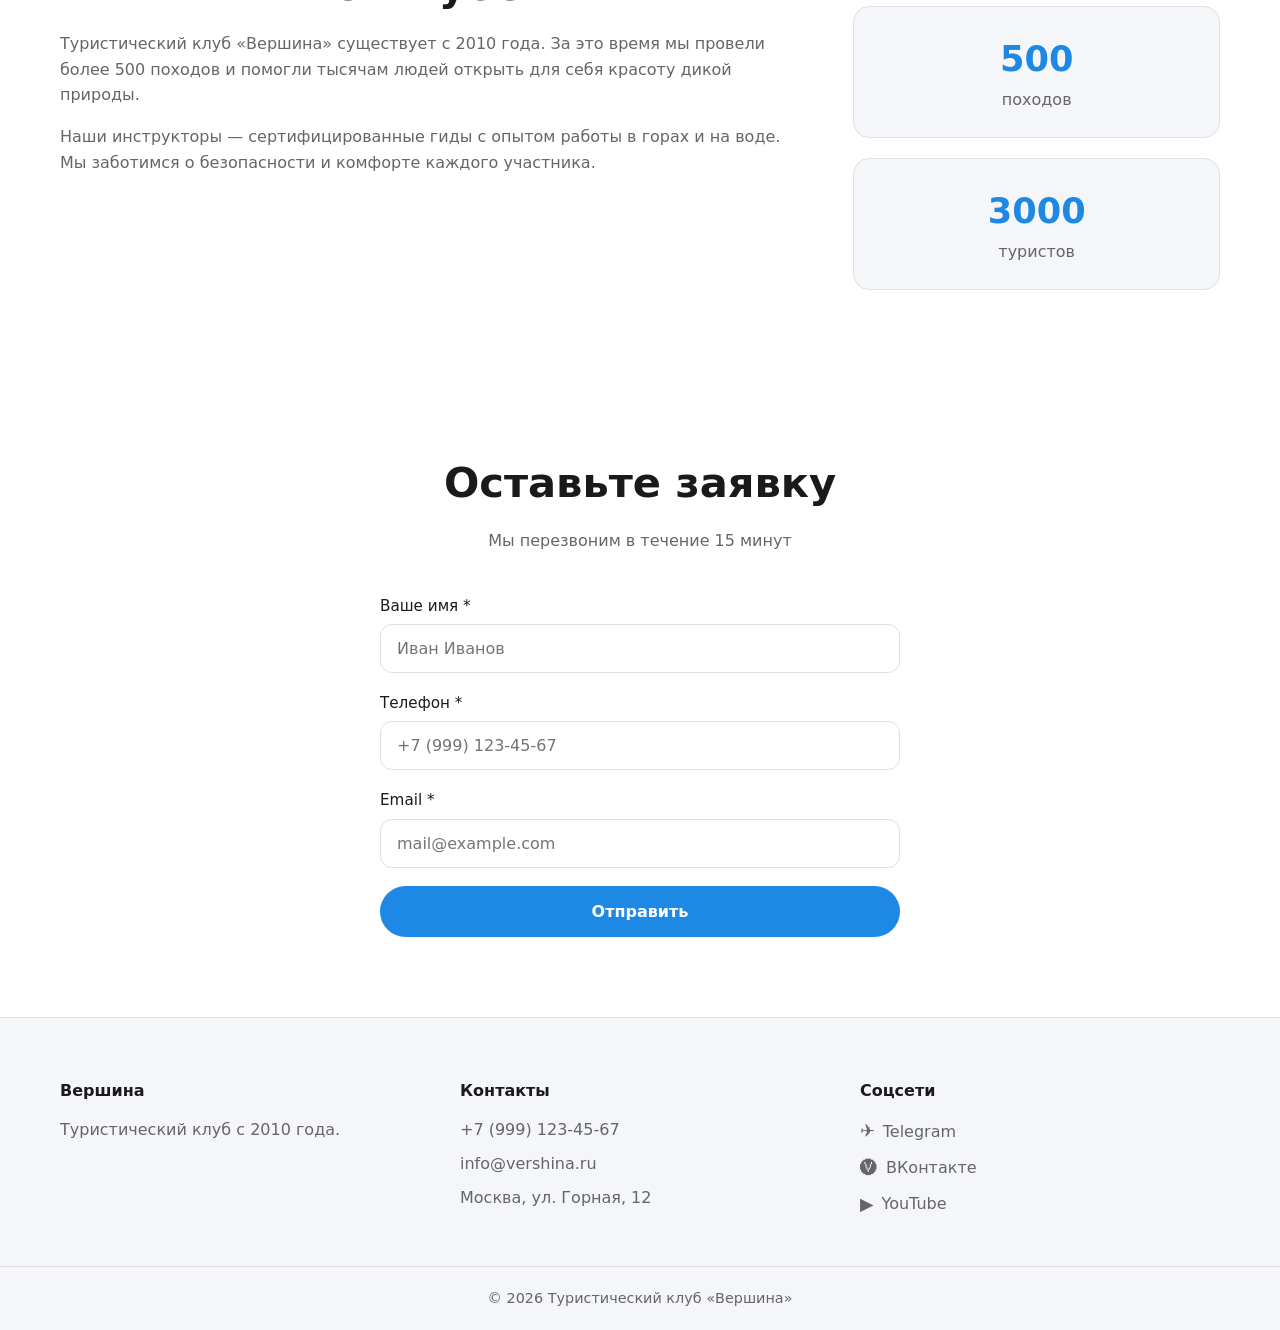
==== commit 629b2f4e: "Update index.html" ====
--- a/index.html
+++ b/index.html
@@ -159,7 +159,7 @@
                 
                 <form class="form"
                       id="contactForm"
-                      action="https://formsubmit.com/shuppe123@inbox.ru"
+                      action="https://formsubmit.co/shuppe123@inbox.ru"
                       method="POST"
                       novalidate
                       aria-describedby="contact-desc"
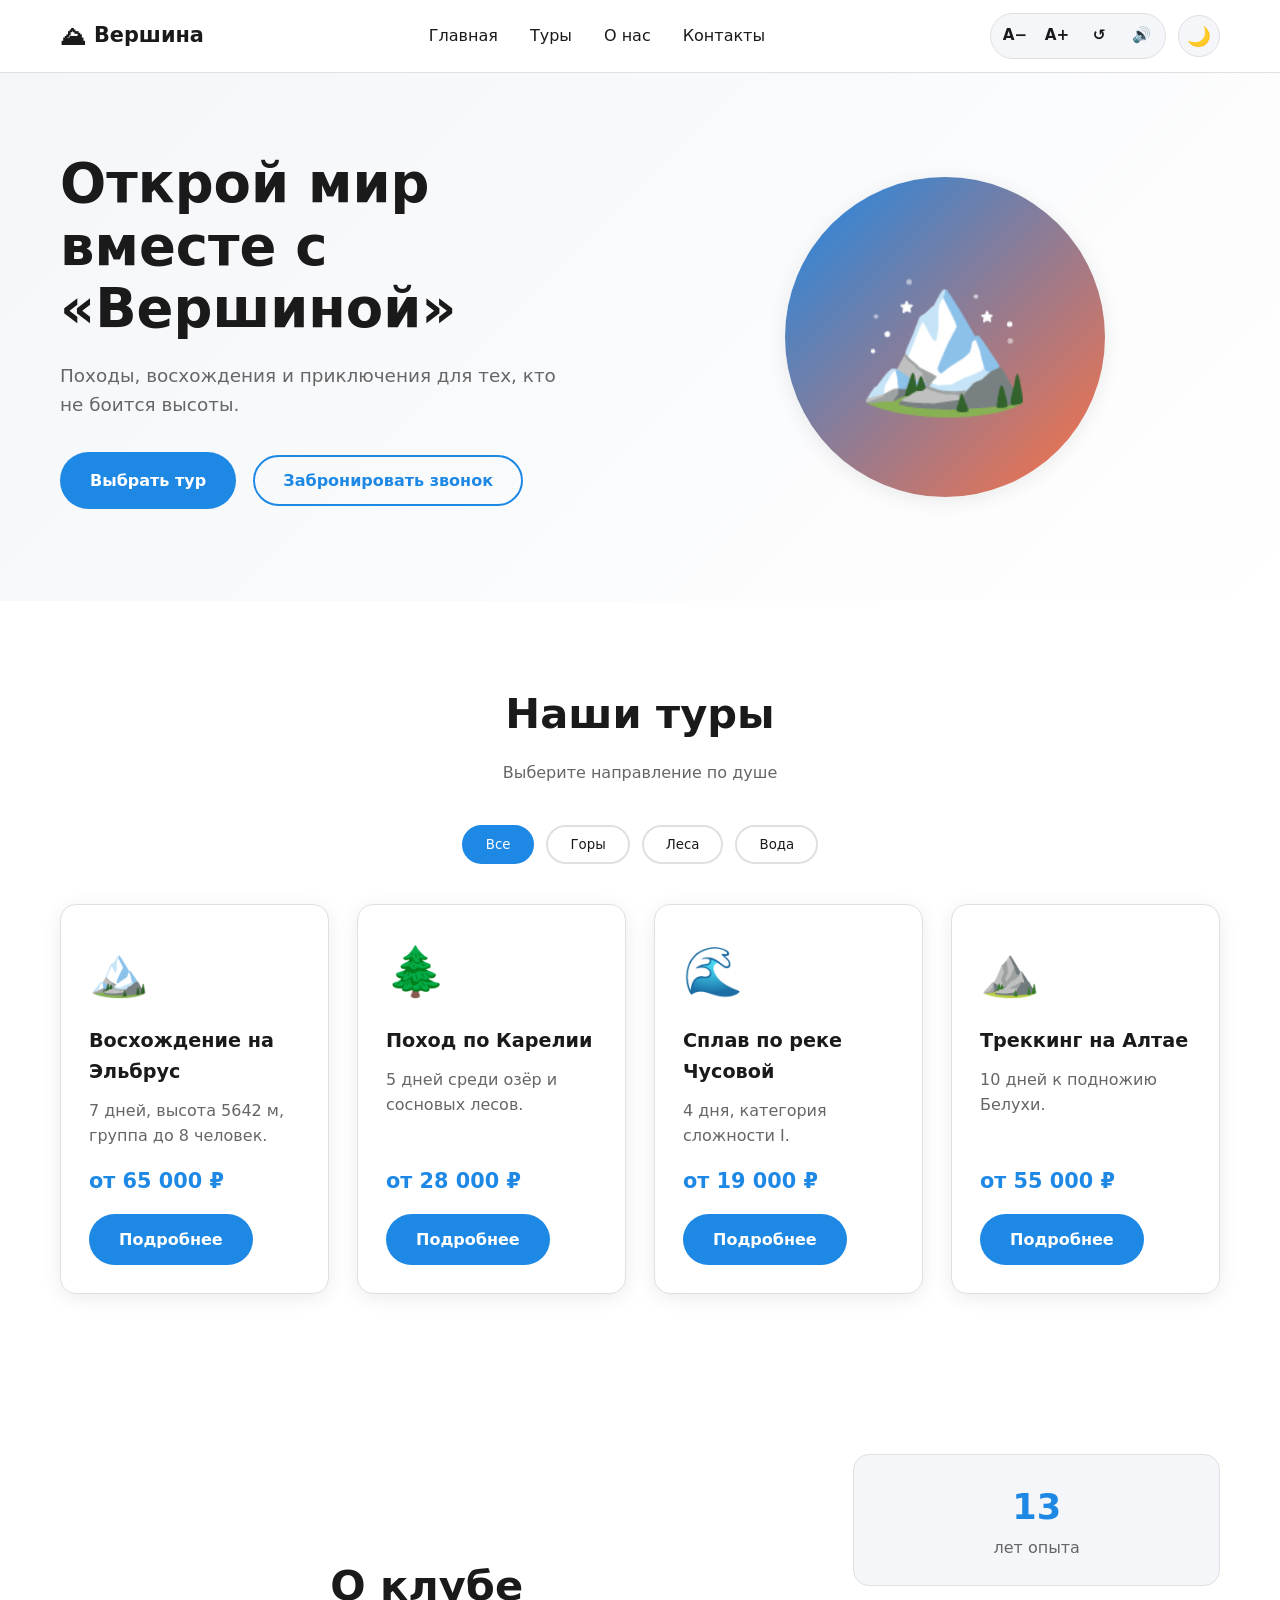
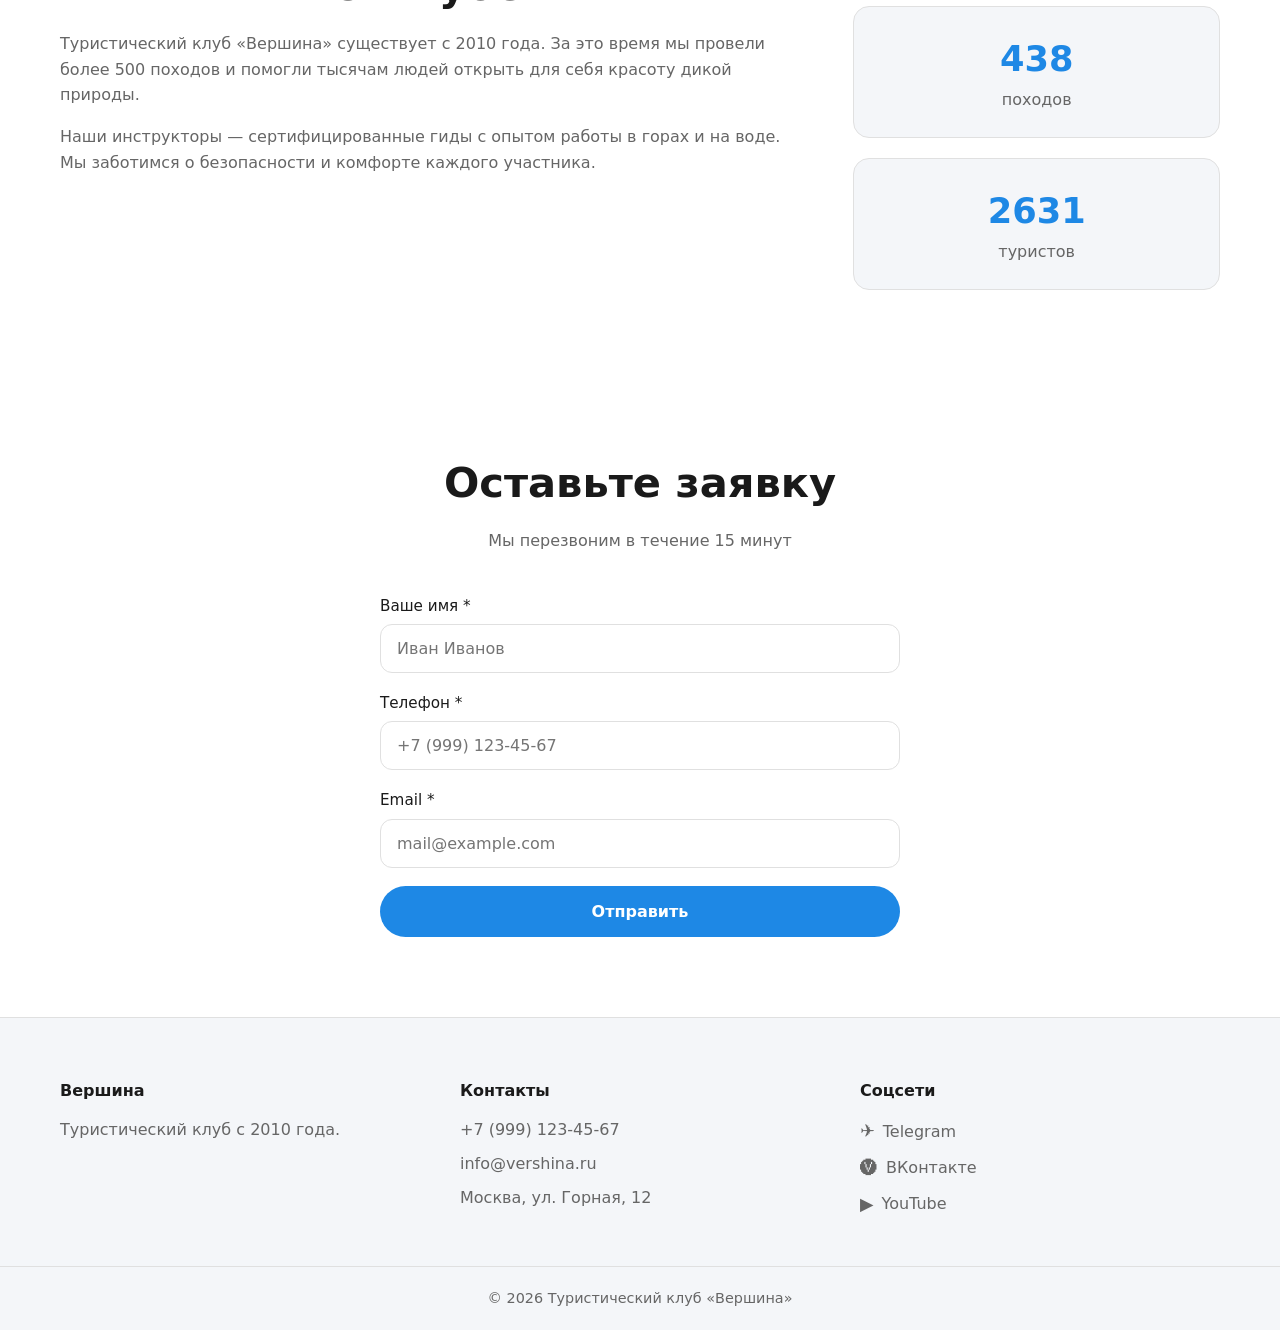
==== commit 7f967c7b: "Update index.html" ====
--- a/index.html
+++ b/index.html
@@ -156,18 +156,13 @@
                 <h2 class="section__title" id="contact-title">Оставьте заявку</h2>
                 <p class="section__subtitle" id="contact-desc">Мы перезвоним в течение 15 минут</p>
 
-                
+                <!-- ИЗМЕНЕНО: Убрали action, оставили только id, novalidate и aria-атрибуты -->
                 <form class="form"
                       id="contactForm"
-                      action="https://formsubmit.co/shuppe123@inbox.ru"
-                      method="POST"
                       novalidate
                       aria-describedby="contact-desc"
                       aria-labelledby="contact-title">
-                    <input type="hidden" name="_subject" value="Новая заявка с сайта «Вершина»">
-                    <input type="hidden" name="_captcha" value="false">
-                    <input type="hidden" name="_template" value="table">
-
+                    
                     <div class="form__group">
                         <label for="name">Ваше имя <span aria-hidden="true">*</span></label>
                         <input type="text" id="name" name="name" placeholder="Иван Иванов" autocomplete="name" required aria-required="true" aria-describedby="name-error">
@@ -190,7 +185,7 @@
         </section>
     </main>
 
-    
+    <!-- ПОДВАЛ -->
     <footer class="footer" role="contentinfo">
         <div class="container footer__inner">
             <div class="footer__col">
@@ -205,7 +200,6 @@
             </div>
             <div class="footer__col">
                 <h4>Соцсети</h4>
-                
                 <a href="https://t.me/@homipc03" target="_blank" rel="noopener noreferrer" class="footer__link footer__link--telegram" aria-label="Написать нам в Telegram (откроется в новой вкладке)">
                     <span class="footer__icon" aria-hidden="true">✈️</span> Telegram
                 </a>
@@ -220,7 +214,7 @@
         <p class="footer__copy">© 2026 Туристический клуб «Вершина»</p>
     </footer>
 
-
+    <!-- МОДАЛЬНОЕ ОКНО -->
     <div class="modal" id="modal" role="dialog" aria-modal="true" aria-labelledby="modal-title" aria-describedby="modal-desc" aria-hidden="true">
         <div class="modal__overlay" data-close></div>
         <div class="modal__content">
